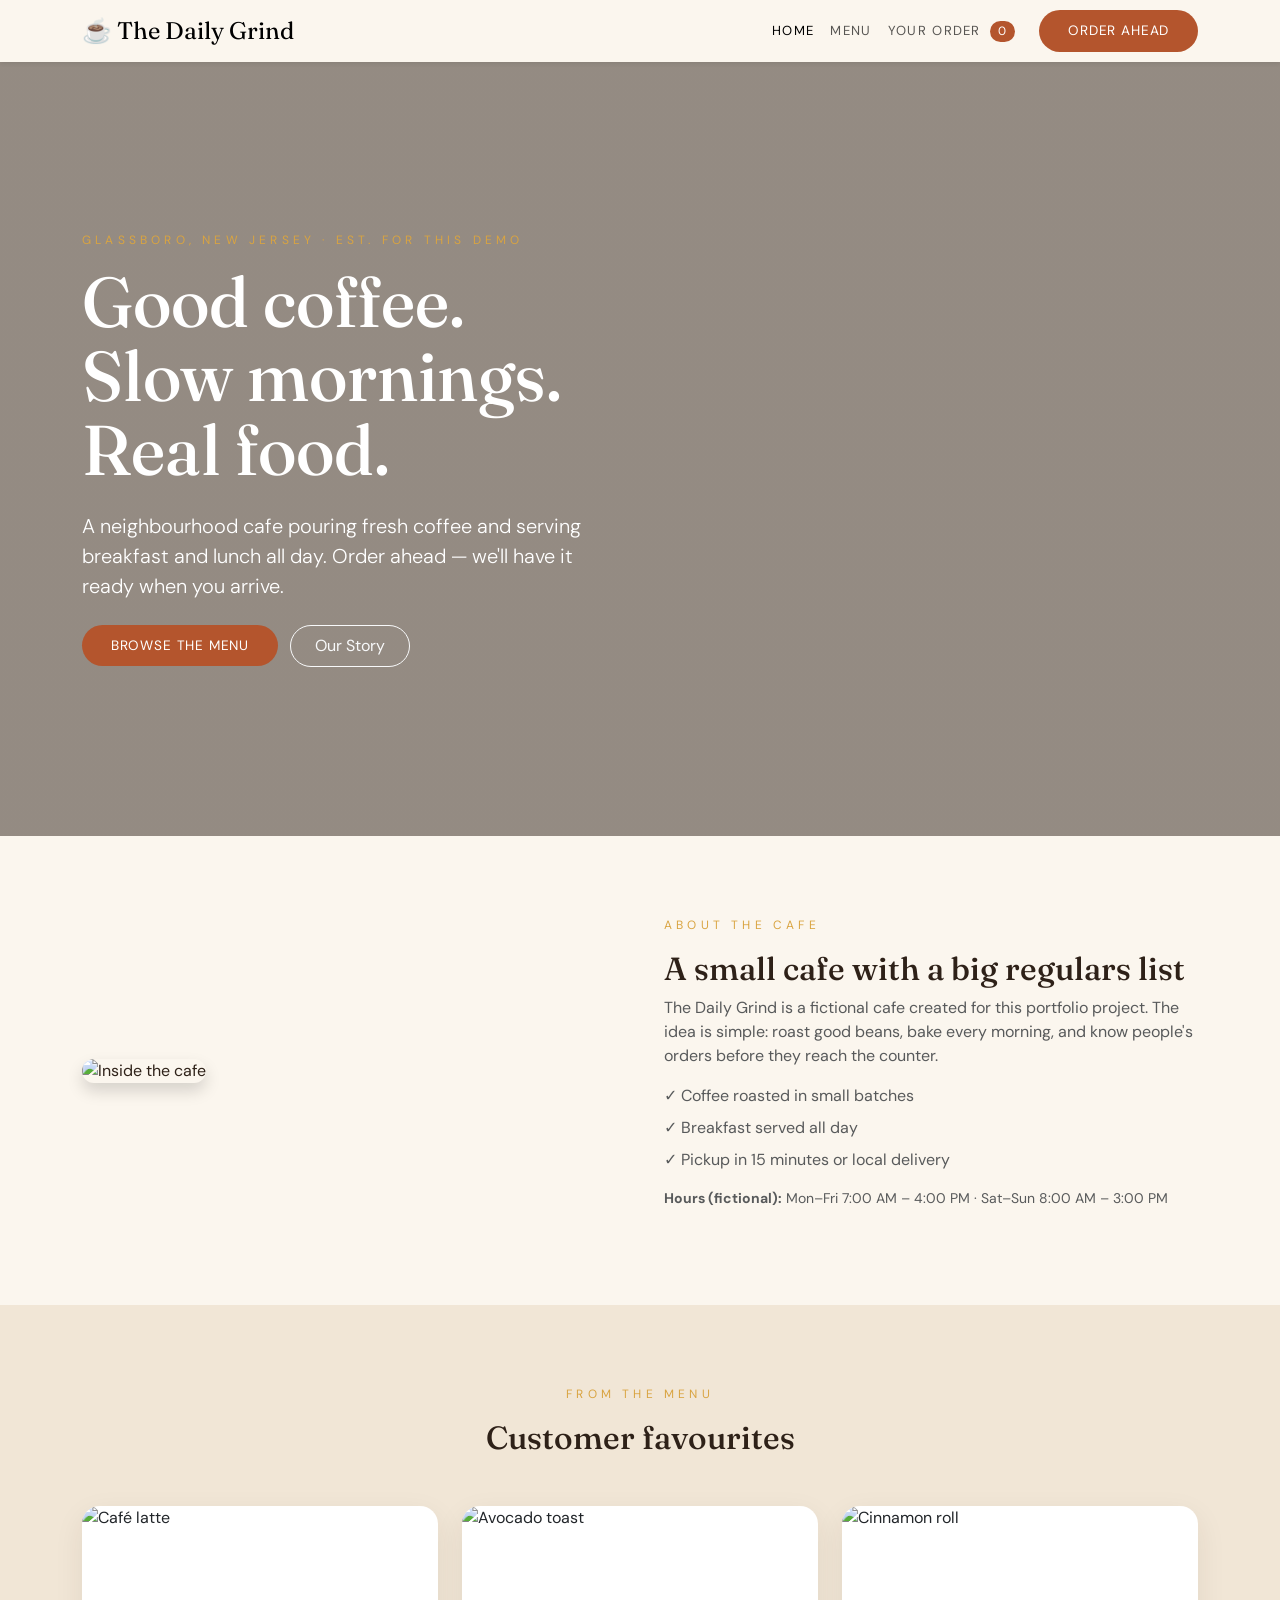
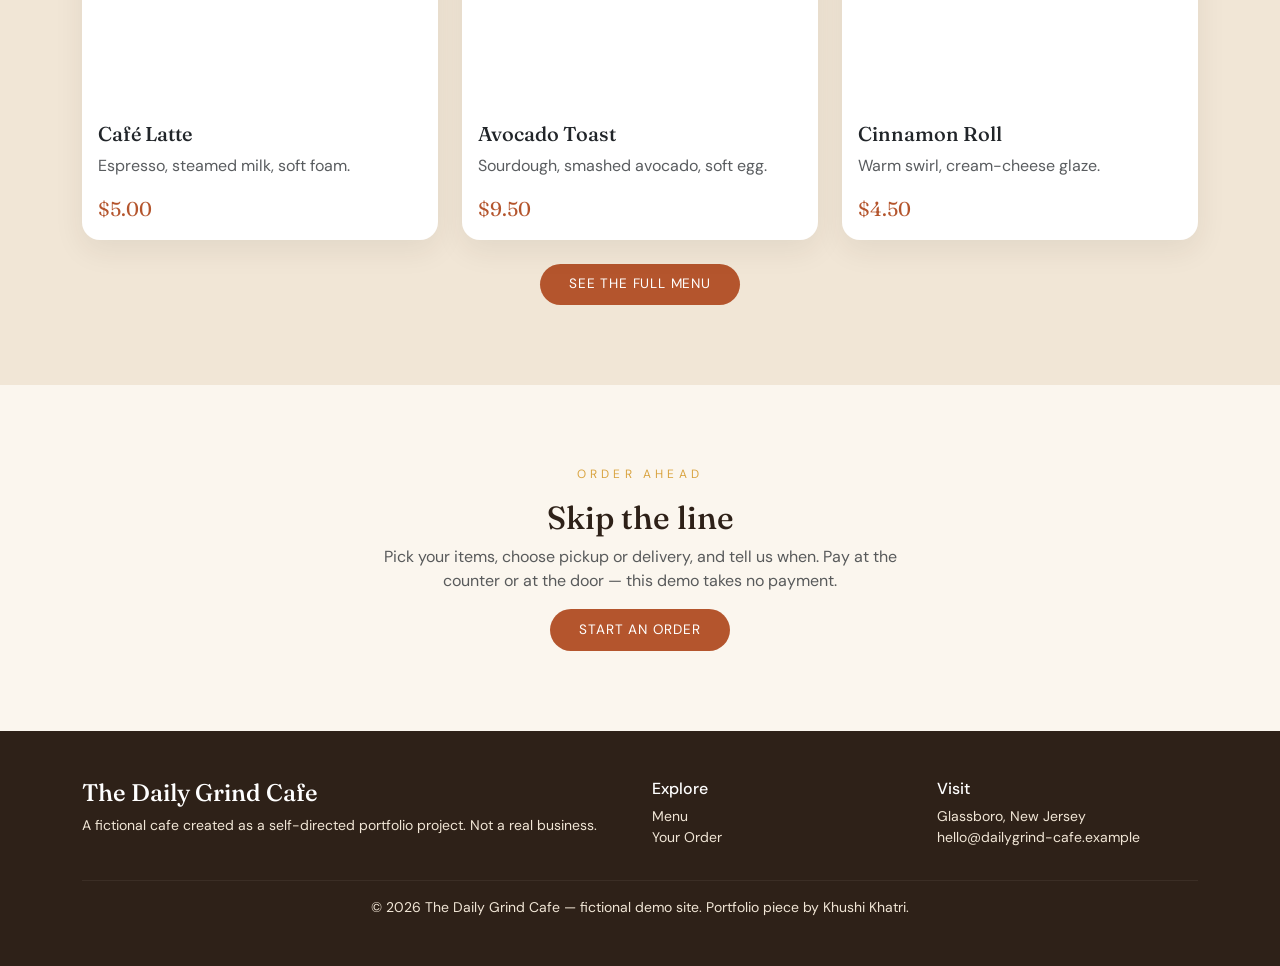
==== index.html @ 2707b532 "Add The Daily Grind Cafe: menu by category, cart, checkout with order tracking, PHP menu + order bac" ====
<!DOCTYPE html>
<html lang="en">
<head>
<meta charset="UTF-8"><meta name="viewport" content="width=device-width, initial-scale=1">
<title>The Daily Grind Cafe — Coffee, Breakfast &amp; Lunch in Glassboro</title>
<meta name="description" content="The Daily Grind Cafe is a fictional neighbourhood cafe in Glassboro, NJ. Fresh coffee, breakfast and lunch — order ahead for pickup or delivery.">
<link href="https://cdn.jsdelivr.net/npm/bootstrap@5.3.3/dist/css/bootstrap.min.css" rel="stylesheet">
<link href="https://fonts.googleapis.com/css2?family=Fraunces:opsz,wght@9..144,500;9..144,600;9..144,700&family=DM+Sans:wght@400;500;700&display=swap" rel="stylesheet">
<link rel="stylesheet" href="css/style.css">
</head>
<body>
<nav class="navbar navbar-expand-lg sticky-top shadow-sm">
  <div class="container">
    <a class="navbar-brand" href="index.html">☕ The Daily Grind</a>
    <button class="navbar-toggler" type="button" data-bs-toggle="collapse" data-bs-target="#nav"><span class="navbar-toggler-icon"></span></button>
    <div class="collapse navbar-collapse" id="nav">
      <ul class="navbar-nav ms-auto align-items-lg-center">
        <li class="nav-item"><a class="nav-link active" href="index.html">Home</a></li>
        <li class="nav-item"><a class="nav-link" href="menu.html">Menu</a></li>
        <li class="nav-item"><a class="nav-link" href="cart.html">Your Order <span class="cart-badge" data-cart-count>0</span></a></li>
        <li class="nav-item ms-lg-3"><a class="btn btn-terra btn-sm" href="menu.html">Order Ahead</a></li>
      </ul>
    </div>
  </div>
</nav>

<header class="hero">
  <div class="container">
    <p class="eyebrow">Glassboro, New Jersey · Est. for this demo</p>
    <h1>Good coffee.<br>Slow mornings.<br>Real food.</h1>
    <p class="lead my-4" style="max-width:540px">A neighbourhood cafe pouring fresh coffee and serving breakfast and lunch all day. Order ahead — we'll have it ready when you arrive.</p>
    <a class="btn btn-terra me-2" href="menu.html">Browse the Menu</a>
    <a class="btn btn-outline-light rounded-pill px-4 py-2" href="#about">Our Story</a>
  </div>
</header>

<section class="section" id="about"><div class="container">
  <div class="row align-items-center g-5">
    <div class="col-lg-6 reveal"><img class="img-fluid rounded-4 shadow" src="https://picsum.photos/seed/dailygrind-inside/1000/700" alt="Inside the cafe"></div>
    <div class="col-lg-6 reveal">
      <p class="eyebrow">About the cafe</p>
      <h2>A small cafe with a big regulars list</h2>
      <p class="text-muted">The Daily Grind is a fictional cafe created for this portfolio project. The idea is simple: roast good beans, bake every morning, and know people's orders before they reach the counter.</p>
      <ul class="list-unstyled text-muted">
        <li class="mb-2">✓ Coffee roasted in small batches</li>
        <li class="mb-2">✓ Breakfast served all day</li>
        <li class="mb-2">✓ Pickup in 15 minutes or local delivery</li>
      </ul>
      <p class="text-muted small"><strong>Hours (fictional):</strong> Mon–Fri 7:00 AM – 4:00 PM · Sat–Sun 8:00 AM – 3:00 PM</p>
    </div>
  </div>
</div></section>

<section class="section" style="background:var(--sand)"><div class="container">
  <div class="text-center mb-5 reveal"><p class="eyebrow">From the menu</p><h2>Customer favourites</h2></div>
  <div class="row g-4">
    <div class="col-md-4 reveal"><div class="card h-100"><img src="https://picsum.photos/seed/grind-c2/800/600" class="card-img-top" alt="Café latte"><div class="card-body"><h3 class="h5">Café Latte</h3><p class="text-muted">Espresso, steamed milk, soft foam.</p><p class="price mb-0">$5.00</p></div></div></div>
    <div class="col-md-4 reveal"><div class="card h-100"><img src="https://picsum.photos/seed/grind-b1/800/600" class="card-img-top" alt="Avocado toast"><div class="card-body"><h3 class="h5">Avocado Toast</h3><p class="text-muted">Sourdough, smashed avocado, soft egg.</p><p class="price mb-0">$9.50</p></div></div></div>
    <div class="col-md-4 reveal"><div class="card h-100"><img src="https://picsum.photos/seed/grind-k3/800/600" class="card-img-top" alt="Cinnamon roll"><div class="card-body"><h3 class="h5">Cinnamon Roll</h3><p class="text-muted">Warm swirl, cream-cheese glaze.</p><p class="price mb-0">$4.50</p></div></div></div>
  </div>
  <div class="text-center mt-4 reveal"><a class="btn btn-terra" href="menu.html">See the Full Menu</a></div>
</div></section>

<section class="section"><div class="container text-center reveal">
  <p class="eyebrow">Order ahead</p>
  <h2>Skip the line</h2>
  <p class="text-muted mx-auto" style="max-width:520px">Pick your items, choose pickup or delivery, and tell us when. Pay at the counter or at the door — this demo takes no payment.</p>
  <a class="btn btn-terra" href="menu.html">Start an Order</a>
</div></section>

<footer class="py-5"><div class="container">
  <div class="row">
    <div class="col-md-6"><h3 class="serif h4 text-white">The Daily Grind Cafe</h3><p class="small mb-0">A fictional cafe created as a self-directed portfolio project. Not a real business.</p></div>
    <div class="col-md-3"><h4 class="h6 text-white">Explore</h4><ul class="list-unstyled small"><li><a href="menu.html">Menu</a></li><li><a href="cart.html">Your Order</a></li></ul></div>
    <div class="col-md-3"><h4 class="h6 text-white">Visit</h4><p class="small mb-0">Glassboro, New Jersey<br>hello@dailygrind-cafe.example</p></div>
  </div>
  <hr style="border-color:rgba(241,230,214,.25)"><p class="small mb-0 text-center">© 2026 The Daily Grind Cafe — fictional demo site. Portfolio piece by Khushi Khatri.</p>
</div></footer>
<script src="https://cdn.jsdelivr.net/npm/bootstrap@5.3.3/dist/js/bootstrap.bundle.min.js"></script>
<script src="js/menu-data.js"></script>
<script src="js/cart.js"></script>
<script src="js/main.js"></script>
</body>
</html>
---- css/style.css ----
:root{--ink:#2e2118;--terra:#b4552d;--terra-dk:#93421f;--cream:#fbf6ee;--sand:#f1e6d6;--sage:#6f7d5a;--gold:#d9a441}
body{font-family:'DM Sans',system-ui,sans-serif;color:var(--ink);background:var(--cream)}
h1,h2,h3,.serif{font-family:'Fraunces',serif}
.navbar{background:rgba(251,246,238,.97);backdrop-filter:blur(8px)}
.navbar-brand{font-family:'Fraunces',serif;font-size:1.5rem}
.nav-link{letter-spacing:.1em;text-transform:uppercase;font-size:.82rem}
.btn-terra{background:var(--terra);color:#fff;border-radius:999px;padding:.65rem 1.8rem;letter-spacing:.06em;text-transform:uppercase;font-size:.85rem;border:none}
.btn-terra:hover{background:var(--terra-dk);color:#fff;transform:translateY(-2px);box-shadow:0 8px 20px rgba(180,85,45,.35)}
.btn-outline-terra{border:1px solid var(--terra);color:var(--terra);border-radius:999px;padding:.55rem 1.4rem;letter-spacing:.06em;text-transform:uppercase;font-size:.85rem}
.btn-outline-terra:hover{background:var(--terra);color:#fff}
.hero{min-height:86vh;background:linear-gradient(rgba(46,33,24,.5),rgba(46,33,24,.5)),url('https://picsum.photos/seed/dailygrind-hero/1800/1100') center/cover;display:flex;align-items:center;color:#fff}
.hero h1{font-size:clamp(2.6rem,6vw,4.4rem);line-height:1.05}
.eyebrow{letter-spacing:.35em;text-transform:uppercase;font-size:.75rem;color:var(--gold)}
.section{padding:5rem 0}
.card{border:none;border-radius:18px;overflow:hidden;box-shadow:0 10px 30px rgba(46,33,24,.08);transition:transform .3s ease,box-shadow .3s ease}
.card:hover{transform:translateY(-5px);box-shadow:0 18px 40px rgba(46,33,24,.14)}
.card img{height:200px;object-fit:cover}
.price{font-family:'Fraunces',serif;font-size:1.25rem;color:var(--terra)}
.cat-btn{border-radius:999px;padding:.5rem 1.3rem;border:1px solid var(--terra);color:var(--terra);background:transparent;font-size:.9rem}
.cat-btn.active,.cat-btn:hover{background:var(--terra);color:#fff}
.reveal{opacity:0;transform:translateY(24px);transition:opacity .7s ease,transform .7s ease}
.reveal.visible{opacity:1;transform:none}
.cart-badge{background:var(--terra);color:#fff;border-radius:999px;font-size:.75rem;padding:.15rem .5rem;margin-left:.25rem}
footer{background:#2e2118;color:#f1e6d6}
footer a{color:#f1e6d6;text-decoration:none}
footer a:hover{color:#fff}
.demo-note{background:#fff8e6;border:1px dashed var(--gold);border-radius:12px;padding:1rem 1.25rem}
.form-control,.form-select{border-radius:10px;padding:.7rem 1rem}
.form-control:focus,.form-select:focus{border-color:var(--terra);box-shadow:0 0 0 .25rem rgba(180,85,45,.25)}
.qty-btn{width:32px;height:32px;border-radius:50%;border:1px solid var(--terra);color:var(--terra);background:#fff;line-height:1}
.qty-btn:hover{background:var(--terra);color:#fff}
.toast-check{font-size:3rem}
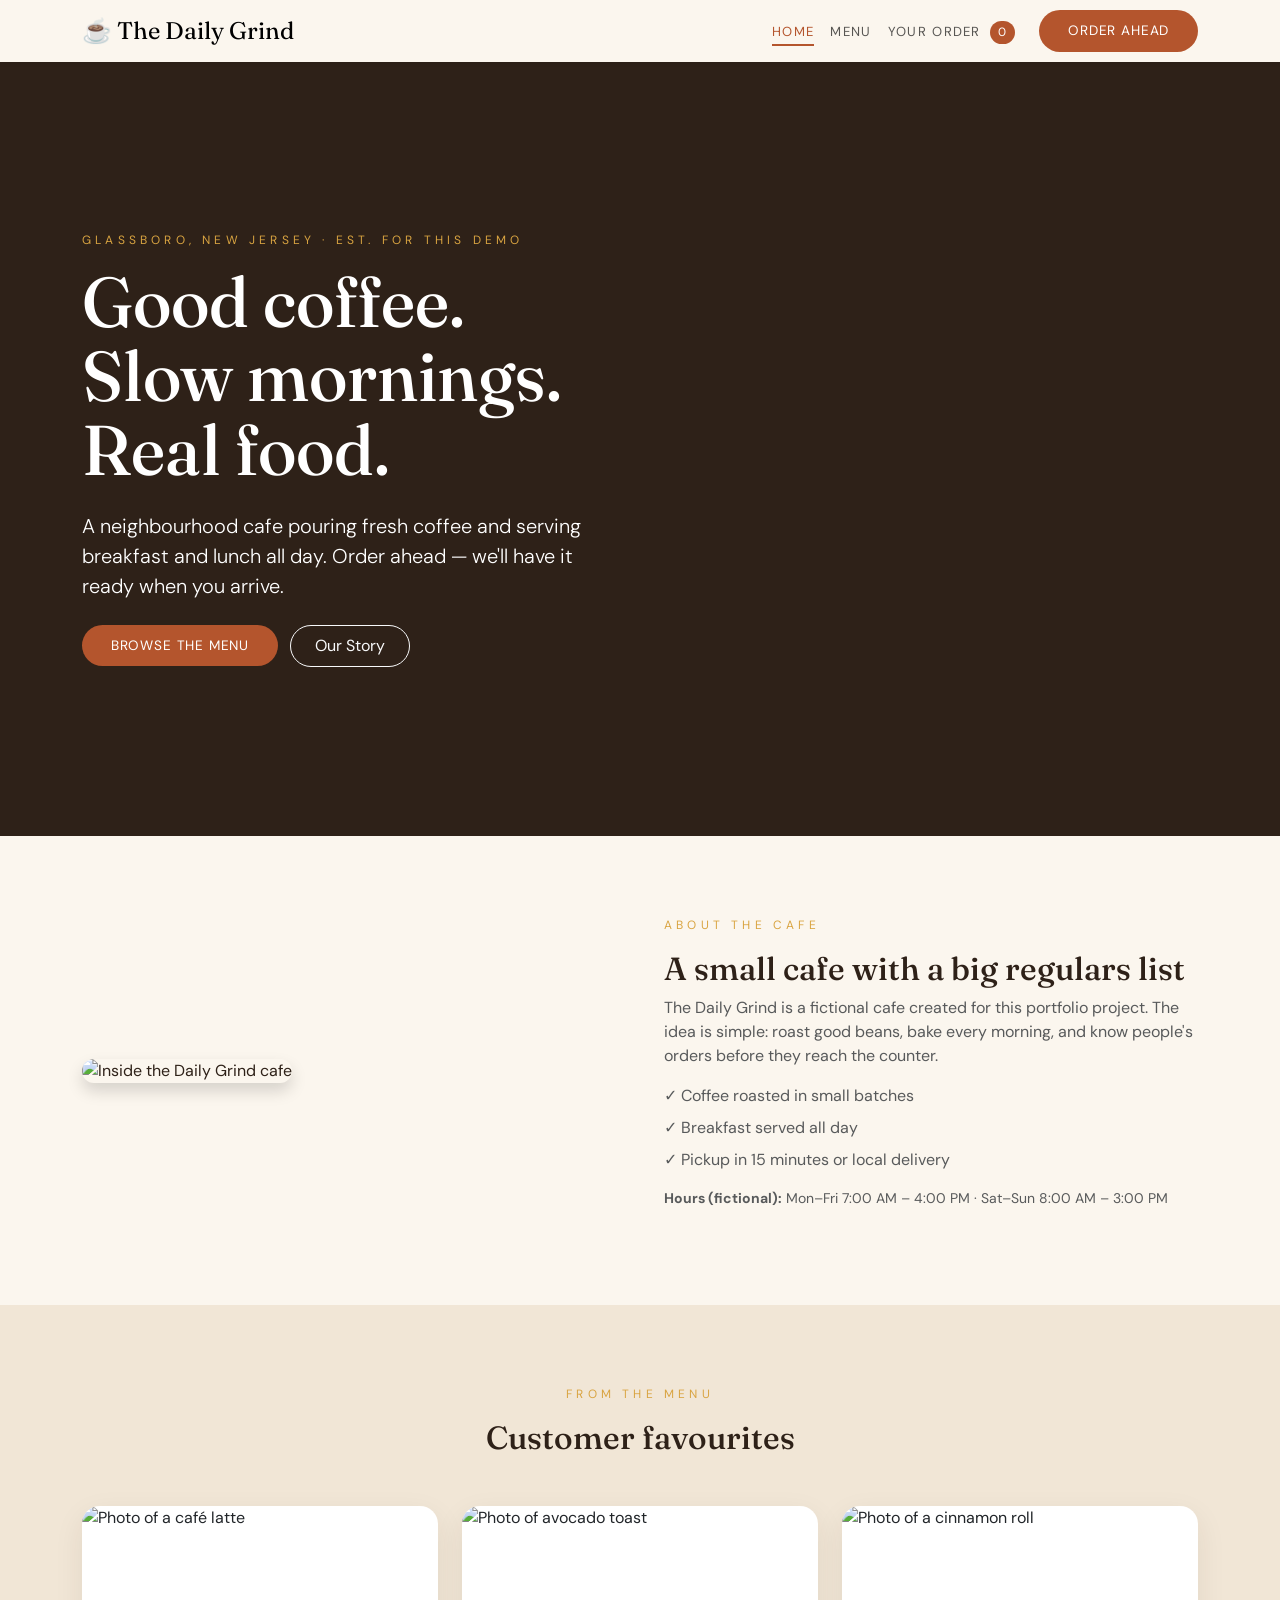
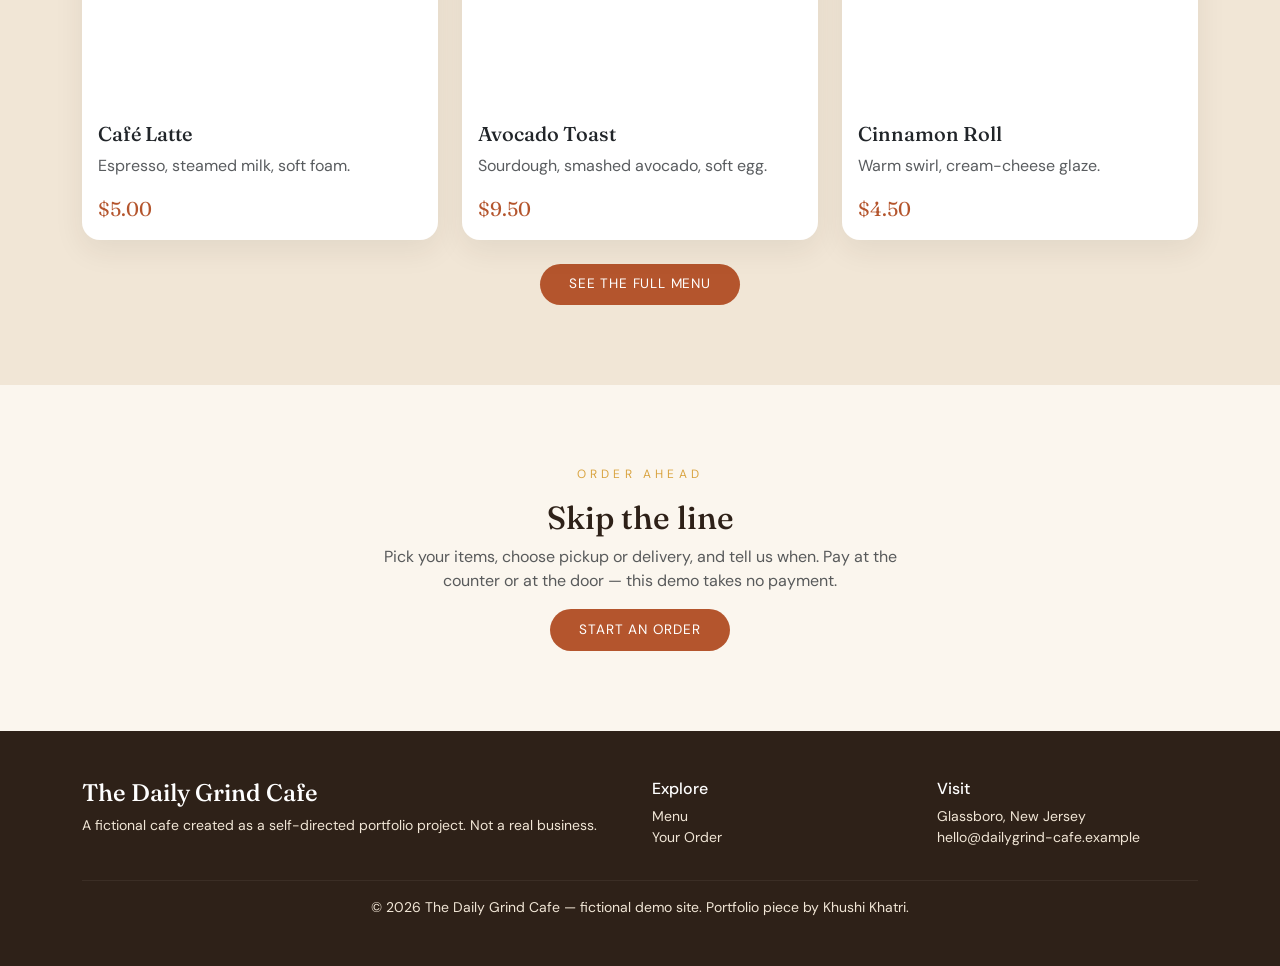
==== commit da8d1624: "Upgrade polish: animations, content, accessibility" ====
--- a/index.html
+++ b/index.html
@@ -9,13 +9,15 @@
 <link rel="stylesheet" href="css/style.css">
 </head>
 <body>
+<a class="skip-link" href="#main">Skip to content</a>
+<div id="cart-live" class="visually-hidden" aria-live="polite"></div>
 <nav class="navbar navbar-expand-lg sticky-top shadow-sm">
   <div class="container">
     <a class="navbar-brand" href="index.html">☕ The Daily Grind</a>
-    <button class="navbar-toggler" type="button" data-bs-toggle="collapse" data-bs-target="#nav"><span class="navbar-toggler-icon"></span></button>
+    <button class="navbar-toggler" type="button" data-bs-toggle="collapse" data-bs-target="#nav" aria-controls="nav" aria-expanded="false" aria-label="Toggle navigation"><span class="navbar-toggler-icon" aria-hidden="true"></span></button>
     <div class="collapse navbar-collapse" id="nav">
       <ul class="navbar-nav ms-auto align-items-lg-center">
-        <li class="nav-item"><a class="nav-link active" href="index.html">Home</a></li>
+        <li class="nav-item"><a class="nav-link active" href="index.html" aria-current="page">Home</a></li>
         <li class="nav-item"><a class="nav-link" href="menu.html">Menu</a></li>
         <li class="nav-item"><a class="nav-link" href="cart.html">Your Order <span class="cart-badge" data-cart-count>0</span></a></li>
         <li class="nav-item ms-lg-3"><a class="btn btn-terra btn-sm" href="menu.html">Order Ahead</a></li>
@@ -24,7 +26,7 @@
   </div>
 </nav>
 
-<header class="hero">
+<header class="hero" id="main">
   <div class="container">
     <p class="eyebrow">Glassboro, New Jersey · Est. for this demo</p>
     <h1>Good coffee.<br>Slow mornings.<br>Real food.</h1>
@@ -36,8 +38,8 @@
 
 <section class="section" id="about"><div class="container">
   <div class="row align-items-center g-5">
-    <div class="col-lg-6 reveal"><img class="img-fluid rounded-4 shadow" src="https://picsum.photos/seed/dailygrind-inside/1000/700" alt="Inside the cafe"></div>
-    <div class="col-lg-6 reveal">
+    <div class="col-lg-6 reveal"><img class="img-fluid rounded-4 shadow" src="https://picsum.photos/seed/dailygrind-inside/1000/700" alt="Inside the Daily Grind cafe" loading="lazy" decoding="async"></div>
+    <div class="col-lg-6 reveal reveal-d1">
       <p class="eyebrow">About the cafe</p>
       <h2>A small cafe with a big regulars list</h2>
       <p class="text-muted">The Daily Grind is a fictional cafe created for this portfolio project. The idea is simple: roast good beans, bake every morning, and know people's orders before they reach the counter.</p>
@@ -54,9 +56,9 @@
 <section class="section" style="background:var(--sand)"><div class="container">
   <div class="text-center mb-5 reveal"><p class="eyebrow">From the menu</p><h2>Customer favourites</h2></div>
   <div class="row g-4">
-    <div class="col-md-4 reveal"><div class="card h-100"><img src="https://picsum.photos/seed/grind-c2/800/600" class="card-img-top" alt="Café latte"><div class="card-body"><h3 class="h5">Café Latte</h3><p class="text-muted">Espresso, steamed milk, soft foam.</p><p class="price mb-0">$5.00</p></div></div></div>
-    <div class="col-md-4 reveal"><div class="card h-100"><img src="https://picsum.photos/seed/grind-b1/800/600" class="card-img-top" alt="Avocado toast"><div class="card-body"><h3 class="h5">Avocado Toast</h3><p class="text-muted">Sourdough, smashed avocado, soft egg.</p><p class="price mb-0">$9.50</p></div></div></div>
-    <div class="col-md-4 reveal"><div class="card h-100"><img src="https://picsum.photos/seed/grind-k3/800/600" class="card-img-top" alt="Cinnamon roll"><div class="card-body"><h3 class="h5">Cinnamon Roll</h3><p class="text-muted">Warm swirl, cream-cheese glaze.</p><p class="price mb-0">$4.50</p></div></div></div>
+    <div class="col-md-4 reveal"><div class="card h-100"><img src="https://picsum.photos/seed/grind-c2/800/600" class="card-img-top" alt="Photo of a café latte" loading="lazy" decoding="async"><div class="card-body"><h3 class="h5">Café Latte</h3><p class="text-muted">Espresso, steamed milk, soft foam.</p><p class="price mb-0">$5.00</p></div></div></div>
+    <div class="col-md-4 reveal reveal-d1"><div class="card h-100"><img src="https://picsum.photos/seed/grind-b1/800/600" class="card-img-top" alt="Photo of avocado toast" loading="lazy" decoding="async"><div class="card-body"><h3 class="h5">Avocado Toast</h3><p class="text-muted">Sourdough, smashed avocado, soft egg.</p><p class="price mb-0">$9.50</p></div></div></div>
+    <div class="col-md-4 reveal reveal-d2"><div class="card h-100"><img src="https://picsum.photos/seed/grind-k3/800/600" class="card-img-top" alt="Photo of a cinnamon roll" loading="lazy" decoding="async"><div class="card-body"><h3 class="h5">Cinnamon Roll</h3><p class="text-muted">Warm swirl, cream-cheese glaze.</p><p class="price mb-0">$4.50</p></div></div></div>
   </div>
   <div class="text-center mt-4 reveal"><a class="btn btn-terra" href="menu.html">See the Full Menu</a></div>
 </div></section>
--- a/css/style.css
+++ b/css/style.css
@@ -1,32 +1,115 @@
 :root{--ink:#2e2118;--terra:#b4552d;--terra-dk:#93421f;--cream:#fbf6ee;--sand:#f1e6d6;--sage:#6f7d5a;--gold:#d9a441}
+html{scroll-behavior:smooth}
 body{font-family:'DM Sans',system-ui,sans-serif;color:var(--ink);background:var(--cream)}
 h1,h2,h3,.serif{font-family:'Fraunces',serif}
+::selection{background:var(--terra);color:#fff}
+
+/* Accessibility helpers */
+.skip-link{position:absolute;left:-9999px;top:auto;width:1px;height:1px;overflow:hidden}
+.skip-link:focus{position:fixed;left:1rem;top:1rem;width:auto;height:auto;padding:.6rem 1.1rem;background:var(--terra);color:#fff;border-radius:999px;z-index:2000}
+:focus-visible{outline:3px solid var(--gold);outline-offset:2px;border-radius:4px}
+.btn:focus-visible,.cat-btn:focus-visible,.qty-btn:focus-visible{outline:3px solid var(--gold);outline-offset:2px}
+.visually-hidden{position:absolute!important;width:1px;height:1px;padding:0;margin:-1px;overflow:hidden;clip:rect(0,0,0,0);white-space:nowrap;border:0}
+
+/* Nav */
 .navbar{background:rgba(251,246,238,.97);backdrop-filter:blur(8px)}
-.navbar-brand{font-family:'Fraunces',serif;font-size:1.5rem}
-.nav-link{letter-spacing:.1em;text-transform:uppercase;font-size:.82rem}
-.btn-terra{background:var(--terra);color:#fff;border-radius:999px;padding:.65rem 1.8rem;letter-spacing:.06em;text-transform:uppercase;font-size:.85rem;border:none}
+.navbar-brand{font-family:'Fraunces',serif;font-size:1.5rem;transition:color .2s ease}
+.navbar-brand:hover{color:var(--terra)}
+.nav-link{letter-spacing:.1em;text-transform:uppercase;font-size:.82rem;position:relative;padding-bottom:.35rem}
+.nav-link::after{content:"";position:absolute;left:.5rem;right:.5rem;bottom:.1rem;height:2px;background:var(--terra);transform:scaleX(0);transform-origin:left;transition:transform .25s ease}
+.nav-link:hover::after,.nav-link.active::after{transform:scaleX(1)}
+.nav-link.active{color:var(--terra)!important}
+
+/* Buttons */
+.btn-terra{background:var(--terra);color:#fff;border-radius:999px;padding:.65rem 1.8rem;letter-spacing:.06em;text-transform:uppercase;font-size:.85rem;border:none;transition:background .2s ease,transform .2s ease,box-shadow .2s ease}
 .btn-terra:hover{background:var(--terra-dk);color:#fff;transform:translateY(-2px);box-shadow:0 8px 20px rgba(180,85,45,.35)}
-.btn-outline-terra{border:1px solid var(--terra);color:var(--terra);border-radius:999px;padding:.55rem 1.4rem;letter-spacing:.06em;text-transform:uppercase;font-size:.85rem}
-.btn-outline-terra:hover{background:var(--terra);color:#fff}
-.hero{min-height:86vh;background:linear-gradient(rgba(46,33,24,.5),rgba(46,33,24,.5)),url('https://picsum.photos/seed/dailygrind-hero/1800/1100') center/cover;display:flex;align-items:center;color:#fff}
+.btn-terra:active{transform:translateY(0) scale(.98)}
+.btn-terra:disabled{opacity:.65;transform:none;box-shadow:none;cursor:wait}
+.btn-terra.added{background:var(--sage)}
+.btn-outline-terra{border:1px solid var(--terra);color:var(--terra);border-radius:999px;padding:.55rem 1.4rem;letter-spacing:.06em;text-transform:uppercase;font-size:.85rem;transition:background .2s ease,color .2s ease,transform .2s ease}
+.btn-outline-terra:hover{background:var(--terra);color:#fff;transform:translateY(-2px)}
+.btn-outline-light{transition:background .2s ease,transform .2s ease}
+.btn-outline-light:hover{transform:translateY(-2px)}
+
+/* Hero — slow zoom + staggered entrance */
+.hero{position:relative;min-height:86vh;display:flex;align-items:center;color:#fff;overflow:hidden;background:#2e2118}
+.hero::before{content:"";position:absolute;inset:0;background:linear-gradient(rgba(46,33,24,.52),rgba(46,33,24,.52)),url('https://picsum.photos/seed/dailygrind-hero/1800/1100') center/cover;animation:heroZoom 22s ease-in-out infinite alternate}
+.hero .container{position:relative;z-index:1}
 .hero h1{font-size:clamp(2.6rem,6vw,4.4rem);line-height:1.05}
+.hero .container>*{animation:heroUp .8s ease both}
+.hero .container>*:nth-child(1){animation-delay:.05s}
+.hero .container>*:nth-child(2){animation-delay:.18s}
+.hero .container>*:nth-child(3){animation-delay:.32s}
+.hero .container>*:nth-child(4){animation-delay:.46s}
+.hero .container>*:nth-child(5){animation-delay:.46s}
+@keyframes heroZoom{from{transform:scale(1)}to{transform:scale(1.08)}}
+@keyframes heroUp{from{opacity:0;transform:translateY(22px)}to{opacity:1;transform:none}}
 .eyebrow{letter-spacing:.35em;text-transform:uppercase;font-size:.75rem;color:var(--gold)}
 .section{padding:5rem 0}
+
+/* Cards */
 .card{border:none;border-radius:18px;overflow:hidden;box-shadow:0 10px 30px rgba(46,33,24,.08);transition:transform .3s ease,box-shadow .3s ease}
 .card:hover{transform:translateY(-5px);box-shadow:0 18px 40px rgba(46,33,24,.14)}
-.card img{height:200px;object-fit:cover}
+.card img{height:200px;object-fit:cover;transition:transform .5s ease}
+.card:hover img{transform:scale(1.05)}
 .price{font-family:'Fraunces',serif;font-size:1.25rem;color:var(--terra)}
-.cat-btn{border-radius:999px;padding:.5rem 1.3rem;border:1px solid var(--terra);color:var(--terra);background:transparent;font-size:.9rem}
+
+/* Menu */
+.cat-btn{border-radius:999px;padding:.5rem 1.3rem;border:1px solid var(--terra);color:var(--terra);background:transparent;font-size:.9rem;transition:background .2s ease,color .2s ease,transform .15s ease,box-shadow .2s ease}
 .cat-btn.active,.cat-btn:hover{background:var(--terra);color:#fff}
+.cat-btn:active{transform:scale(.96)}
+.menu-item{animation:menuIn .45s ease both}
+@keyframes menuIn{from{opacity:0;transform:translateY(16px)}to{opacity:1;transform:none}}
+.menu-loading{grid-column:1/-1;text-align:center;color:#6c5a4a;padding:2.5rem 1rem}
+.skeleton{height:280px;border-radius:18px;background:linear-gradient(100deg,var(--sand) 40%,#f8f0e2 50%,var(--sand) 60%);background-size:200% 100%;animation:shimmer 1.3s infinite}
+@keyframes shimmer{from{background-position:180% 0}to{background-position:-20% 0}}
+.empty-state{text-align:center;padding:2.5rem 1.25rem;color:#6c5a4a}
+.empty-state .empty-icon{font-size:2.6rem;display:block;margin-bottom:.75rem;animation:floaty 3s ease-in-out infinite}
+@keyframes floaty{0%,100%{transform:translateY(0)}50%{transform:translateY(-6px)}}
+
+/* Scroll reveals (JS adds .visible; delays stagger groups) */
 .reveal{opacity:0;transform:translateY(24px);transition:opacity .7s ease,transform .7s ease}
 .reveal.visible{opacity:1;transform:none}
-.cart-badge{background:var(--terra);color:#fff;border-radius:999px;font-size:.75rem;padding:.15rem .5rem;margin-left:.25rem}
+.reveal-d1{transition-delay:.08s}.reveal-d2{transition-delay:.16s}.reveal-d3{transition-delay:.24s}
+
+/* Cart */
+.cart-badge{background:var(--terra);color:#fff;border-radius:999px;font-size:.75rem;padding:.15rem .5rem;margin-left:.25rem;display:inline-block}
+.cart-badge.bump{animation:bump .4s ease}
+@keyframes bump{0%{transform:scale(1)}35%{transform:scale(1.35)}100%{transform:scale(1)}}
+.qty-btn{width:32px;height:32px;border-radius:50%;border:1px solid var(--terra);color:var(--terra);background:#fff;line-height:1;transition:background .2s ease,color .2s ease,transform .12s ease}
+.qty-btn:hover{background:var(--terra);color:#fff}
+.qty-btn:active{transform:scale(.9)}
+.cart-row{animation:menuIn .3s ease both}
+.cart-row .qty-val{min-width:1.6rem;text-align:center;font-weight:600}
+#cart-total{transition:transform .2s ease}
+#cart-total.tick{transform:scale(1.08);color:var(--terra)}
 footer{background:#2e2118;color:#f1e6d6}
-footer a{color:#f1e6d6;text-decoration:none}
-footer a:hover{color:#fff}
+footer a{color:#f1e6d6;text-decoration:none;transition:color .2s ease}
+footer a:hover{color:#fff;text-decoration:underline}
 .demo-note{background:#fff8e6;border:1px dashed var(--gold);border-radius:12px;padding:1rem 1.25rem}
-.form-control,.form-select{border-radius:10px;padding:.7rem 1rem}
+.form-control,.form-select{border-radius:10px;padding:.7rem 1rem;transition:border-color .2s ease,box-shadow .2s ease}
 .form-control:focus,.form-select:focus{border-color:var(--terra);box-shadow:0 0 0 .25rem rgba(180,85,45,.25)}
-.qty-btn{width:32px;height:32px;border-radius:50%;border:1px solid var(--terra);color:var(--terra);background:#fff;line-height:1}
-.qty-btn:hover{background:var(--terra);color:#fff}
-.toast-check{font-size:3rem}
+.toast-check{font-size:3rem;color:var(--sage);animation:popIn .5s cubic-bezier(.2,1.6,.4,1) both}
+#order-confirmation:not(.d-none){animation:popIn .45s ease both}
+@keyframes popIn{from{opacity:0;transform:scale(.94) translateY(10px)}to{opacity:1;transform:none}}
+
+/* Responsive */
+@media (max-width:767.98px){
+  .section{padding:3rem 0}
+  .hero{min-height:72vh}
+  .hero .btn{display:block;width:100%;margin-bottom:.6rem;text-align:center}
+  .card img{height:170px}
+  .cart-row{flex-wrap:wrap;gap:.5rem}
+  .navbar-brand{font-size:1.25rem}
+  .eyebrow{letter-spacing:.22em}
+}
+
+/* Reduced motion: no animation, content visible immediately */
+@media (prefers-reduced-motion:reduce){
+  html{scroll-behavior:auto}
+  *,*::before,*::after{animation-duration:.01ms!important;animation-iteration-count:1!important;transition-duration:.01ms!important}
+  .reveal{opacity:1;transform:none}
+  .hero::before{animation:none}
+  .card:hover,.btn-terra:hover,.btn-outline-terra:hover,.btn-outline-light:hover{transform:none}
+  .card:hover img{transform:none}
+}
